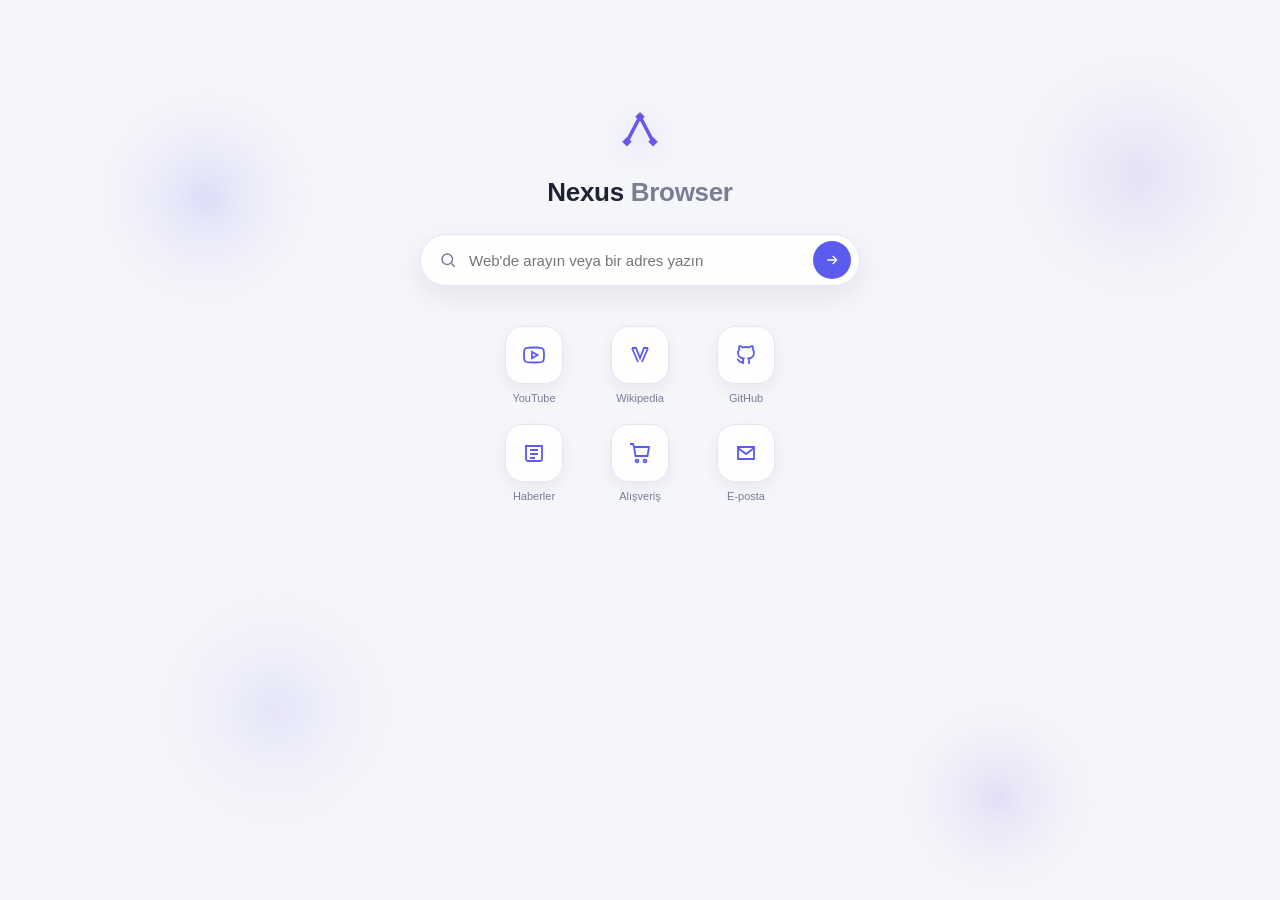
==== app/src/main/assets/home/index.html @ 10b5e1d1 "Tüm özellikler eklendi: stil yenileme, indirme yöneticisi, şifre kasası, reader mode, gesture, çoklu" ====
<!DOCTYPE html>
<html lang="tr">
<head>
<meta charset="UTF-8" />
<meta name="viewport" content="width=device-width, initial-scale=1, maximum-scale=1" />
<title>Yeni Sekme</title>
<style>
  :root {
    --bg:#f5f6fa; --surface:#ffffff; --border:#e4e6ef; --text:#202133; --text-dim:#7a7d94;
    --accent:#5b5bf0; --accent2:#7a4fe0;
  }
  [data-theme="true"] {
    --bg:#0f0f14; --surface:#1a1a24; --border:#2a2a3a; --text:#e8e8ee; --text-dim:#8a8a9a;
  }
  * { box-sizing: border-box; }
  html, body {
    margin: 0; height: 100%; overflow-x: hidden;
    background: var(--bg);
    color: var(--text);
    font-family: -apple-system, Roboto, "Segoe UI", Arial, sans-serif;
  }
  #bgCanvas { position: fixed; inset: 0; width: 100%; height: 100%; z-index: 0; }
  .page {
    position: relative; z-index: 1;
    display: flex; flex-direction: column; align-items: center;
    min-height: 100%;
    padding: 11vh 20px 40px 20px;
  }
  .logo-mark { width: 64px; height: 64px; margin-bottom: 14px; filter: drop-shadow(0 6px 14px rgba(91,91,240,.28)); }
  .logo-text { font-size: 26px; font-weight: 800; letter-spacing: -0.3px; margin-bottom: 26px; }
  .logo-text .dim { color: var(--text-dim); font-weight: 600; }

  form.search {
    width: 100%; max-width: 440px; height: 52px;
    background: rgba(255,255,255,.9); backdrop-filter: blur(6px);
    border: 1px solid var(--border); border-radius: 999px;
    display: flex; align-items: center; padding: 0 8px 0 18px; gap: 10px;
    box-shadow: 0 10px 28px rgba(30,30,60,.08);
    transition: box-shadow .2s ease, transform .15s ease;
  }
  form.search:focus-within { box-shadow: 0 10px 30px rgba(91,91,240,.22); transform: translateY(-1px); }
  form.search svg { width: 18px; height: 18px; stroke: var(--text-dim); fill: none; stroke-width: 2; flex-shrink: 0; }
  form.search input { flex: 1; border: none; outline: none; background: transparent; font-size: 15px; color: var(--text); }
  form.search button {
    width: 38px; height: 38px; border-radius: 50%; border: none;
    background: var(--accent); color: #fff; display: flex; align-items: center; justify-content: center; flex-shrink: 0;
  }
  form.search button svg { stroke: #fff; width: 16px; height: 16px; }

  .quick-links {
    display: grid; grid-template-columns: repeat(3, 86px); gap: 20px; margin-top: 40px; justify-content: center;
  }
  .quick-link { display: flex; flex-direction: column; align-items: center; gap: 8px; text-decoration: none; }
  .qcard {
    width: 58px; height: 58px; border-radius: 18px;
    background: rgba(255,255,255,.85); backdrop-filter: blur(4px);
    border: 1px solid var(--border);
    display: flex; align-items: center; justify-content: center;
    box-shadow: 0 6px 16px rgba(30,30,60,.06);
    transition: transform .15s ease;
  }
  .quick-link:active .qcard { transform: scale(.94); }
  .qcard svg { width: 24px; height: 24px; stroke: var(--accent); fill: none; stroke-width: 1.8; }
  .qlabel { font-size: 11px; color: var(--text-dim); text-align: center; }
</style>
</head>
<body>
  <canvas id="bgCanvas"></canvas>

  <div class="page">
    <svg class="logo-mark" viewBox="0 0 108 108">
      <defs>
        <linearGradient id="g1" x1="0" y1="0" x2="1" y2="1">
          <stop offset="0" stop-color="#5b5bf0"/><stop offset="1" stop-color="#7a4fe0"/>
        </linearGradient>
      </defs>
      <path d="M54,30 L32,72" stroke="url(#g1)" stroke-width="6" stroke-linecap="round"/>
      <path d="M32,72 L76,72" stroke="url(#g1)" stroke-width="6" stroke-linecap="round"/>
      <path d="M76,72 L54,30" stroke="url(#g1)" stroke-width="6" stroke-linecap="round"/>
      <path fill="url(#g1)" d="M54,22 L62,30 L54,38 L46,30 Z"/>
      <path fill="url(#g1)" d="M32,64 L40,72 L32,80 L24,72 Z"/>
      <path fill="url(#g1)" d="M76,64 L84,72 L76,80 L68,72 Z"/>
    </svg>
    <div class="logo-text">Nexus<span class="dim"> Browser</span></div>

    <form class="search" action="javascript:void(0)" id="searchForm">
      <svg viewBox="0 0 24 24"><circle cx="11" cy="11" r="7"/><path d="M21 21l-4.3-4.3"/></svg>
      <input type="text" id="q" placeholder="Web'de arayın veya bir adres yazın" autocomplete="off" />
      <button type="submit" aria-label="Ara"><svg viewBox="0 0 24 24"><path d="M5 12h14M13 6l6 6-6 6"/></svg></button>
    </form>

    <div class="quick-links">
      <a class="quick-link" href="https://www.youtube.com">
        <div class="qcard"><svg viewBox="0 0 24 24"><path d="M22 12s0-3.5-.4-5.1c-.3-.9-1-1.6-1.9-1.9C18 4.5 12 4.5 12 4.5s-6 0-7.7.5c-.9.3-1.6 1-1.9 1.9C2 8.5 2 12 2 12s0 3.5.4 5.1c.3.9 1 1.6 1.9 1.9 1.7.5 7.7.5 7.7.5s6 0 7.7-.5c.9-.3 1.6-1 1.9-1.9.4-1.6.4-5.1.4-5.1Z"/><path d="M10 15.2 15.5 12 10 8.8Z"/></svg></div>
        <div class="qlabel">YouTube</div>
      </a>
      <a class="quick-link" href="https://www.wikipedia.org">
        <div class="qcard"><svg viewBox="0 0 24 24"><path d="M4 5h4l4 10 4-10h4M4 5l6 14M20 5l-6 14"/></svg></div>
        <div class="qlabel">Wikipedia</div>
      </a>
      <a class="quick-link" href="https://www.github.com">
        <div class="qcard"><svg viewBox="0 0 24 24"><path d="M9 19c-4.3 1.4-4.3-2.5-6-3m12 5v-3.5c0-1 .1-1.4-.5-2 2.8-.3 5.5-1.4 5.5-6a4.6 4.6 0 0 0-1.3-3.2 4.2 4.2 0 0 0-.1-3.2s-1.1-.3-3.5 1.3a12.3 12.3 0 0 0-6.2 0C6.5 2.8 5.4 3.1 5.4 3.1a4.2 4.2 0 0 0-.1 3.2A4.6 4.6 0 0 0 4 9.5c0 4.6 2.7 5.7 5.5 6-.6.6-.6 1.2-.5 2V21"/></svg></div>
        <div class="qlabel">GitHub</div>
      </a>
      <a class="quick-link" href="https://www.google.com/search?q=g%C3%BCncel%20haberler">
        <div class="qcard"><svg viewBox="0 0 24 24"><path d="M4 5h16v13a2 2 0 0 1-2 2H6a2 2 0 0 1-2-2Z"/><path d="M8 9h8M8 13h8M8 17h5"/></svg></div>
        <div class="qlabel">Haberler</div>
      </a>
      <a class="quick-link" href="https://www.google.com/search?q=online%20al%C4%B1%C5%9Fveri%C5%9F">
        <div class="qcard"><svg viewBox="0 0 24 24"><path d="M6 6h15l-1.5 9h-12Z"/><path d="M6 6 5 3H2"/><circle cx="9" cy="20" r="1.4"/><circle cx="17" cy="20" r="1.4"/></svg></div>
        <div class="qlabel">Alışveriş</div>
      </a>
      <a class="quick-link" href="https://mail.google.com">
        <div class="qcard"><svg viewBox="0 0 24 24"><path d="M4 6h16v12H4Z"/><path d="m4 7 8 6 8-6"/></svg></div>
        <div class="qlabel">E-posta</div>
      </a>
    </div>
  </div>

  <script>
    document.getElementById('searchForm').addEventListener('submit', function () {
      var q = document.getElementById('q').value.trim();
      if (!q) return;
      var engine = 'google';
      try { engine = JSON.parse(window.AndroidHost.getSettingsJson()).searchEngine || 'google'; } catch (e) {}
      var urls = { google: 'https://www.google.com/search?q=', duckduckgo: 'https://duckduckgo.com/?q=', bing: 'https://www.bing.com/search?q=' };
      window.location.href = (urls[engine] || urls.google) + encodeURIComponent(q);
    });

    // ---- Hafif, zarif animasyonlu arka plan (yumuşak renkli daireler) ----
    (function () {
      var c = document.getElementById('bgCanvas');
      var ctx = c.getContext('2d');
      var w, h, dpr = Math.min(window.devicePixelRatio || 1, 2);
      function resize() {
        w = window.innerWidth; h = window.innerHeight;
        c.width = w * dpr; c.height = h * dpr;
        c.style.width = w + 'px'; c.style.height = h + 'px';
        ctx.setTransform(dpr, 0, 0, dpr, 0, 0);
      }
      resize();
      window.addEventListener('resize', resize);

      var blobs = [
        { x: 0.15, y: 0.18, r: 130, c: 'rgba(91,91,240,0.16)', dx: 0.00012, dy: 0.00009, t: 0 },
        { x: 0.85, y: 0.22, r: 160, c: 'rgba(122,79,224,0.13)', dx: -0.00010, dy: 0.00011, t: 2 },
        { x: 0.25, y: 0.82, r: 150, c: 'rgba(91,91,240,0.10)', dx: 0.00009, dy: -0.00010, t: 4 },
        { x: 0.80, y: 0.85, r: 120, c: 'rgba(122,79,224,0.14)', dx: -0.00011, dy: -0.00008, t: 6 }
      ];

      function frame(ts) {
        ctx.clearRect(0, 0, w, h);
        blobs.forEach(function (b) {
          var bx = (b.x + Math.sin(ts * b.dx + b.t) * 0.04) * w;
          var by = (b.y + Math.cos(ts * b.dy + b.t) * 0.04) * h;
          var grad = ctx.createRadialGradient(bx, by, 0, bx, by, b.r);
          grad.addColorStop(0, b.c);
          grad.addColorStop(1, 'rgba(255,255,255,0)');
          ctx.fillStyle = grad;
          ctx.beginPath(); ctx.arc(bx, by, b.r, 0, Math.PI * 2); ctx.fill();
        });
        requestAnimationFrame(frame);
      }
      requestAnimationFrame(frame);
    })();
  </script>
</body>
</html>
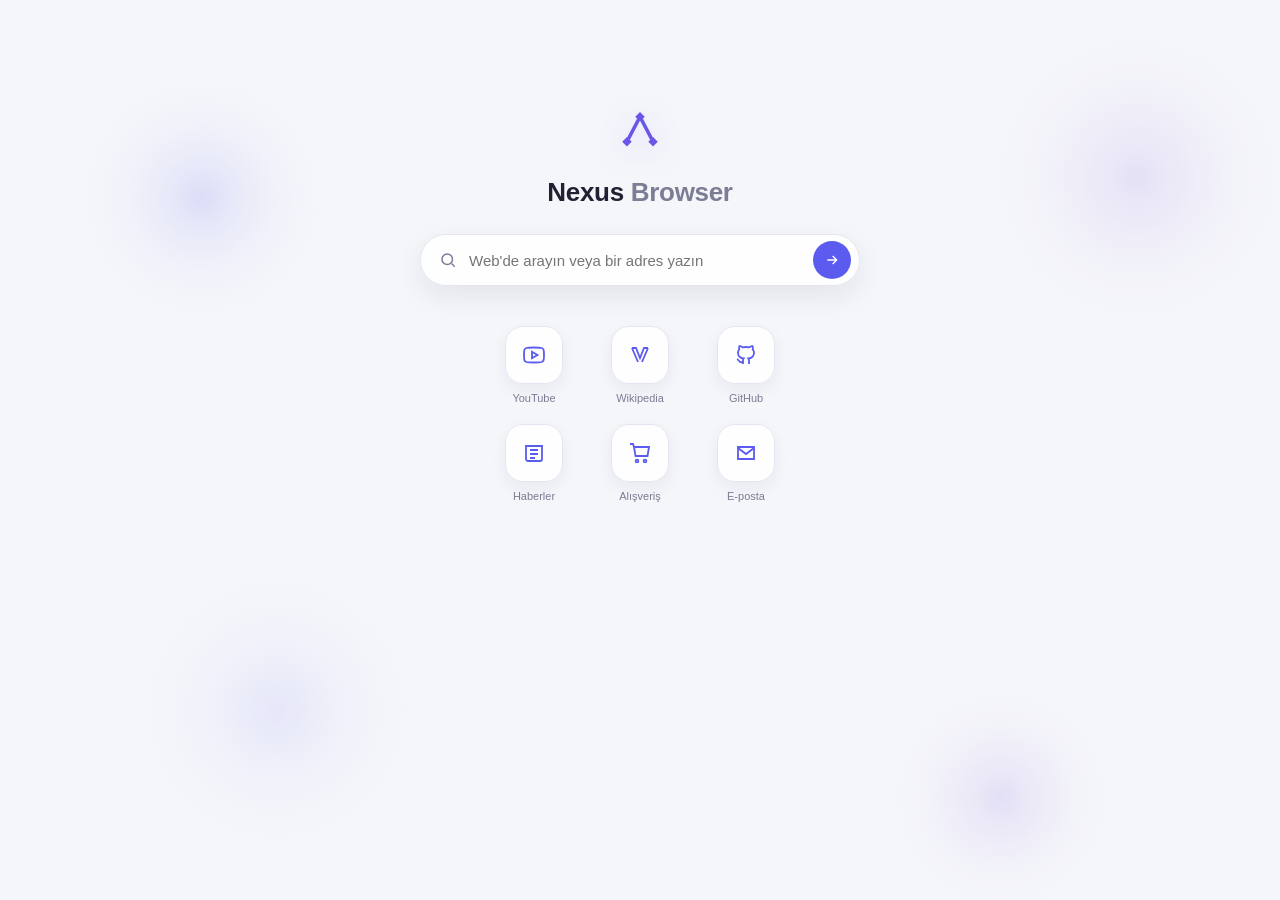
==== commit 55b68bd9: "Menü ve arama düzeltmeleri: setBody senkronize edildi (menü tıklaması çalışıyor), arama her zaman ye" ====
--- a/app/src/main/assets/home/index.html
+++ b/app/src/main/assets/home/index.html
@@ -121,10 +121,7 @@
     document.getElementById('searchForm').addEventListener('submit', function () {
       var q = document.getElementById('q').value.trim();
       if (!q) return;
-      var engine = 'google';
-      try { engine = JSON.parse(window.AndroidHost.getSettingsJson()).searchEngine || 'google'; } catch (e) {}
-      var urls = { google: 'https://www.google.com/search?q=', duckduckgo: 'https://duckduckgo.com/?q=', bing: 'https://www.bing.com/search?q=' };
-      window.location.href = (urls[engine] || urls.google) + encodeURIComponent(q);
+      window.location.href = 'file:///android_asset/search/index.html?q=' + encodeURIComponent(q);
     });
 
     // ---- Hafif, zarif animasyonlu arka plan (yumuşak renkli daireler) ----
